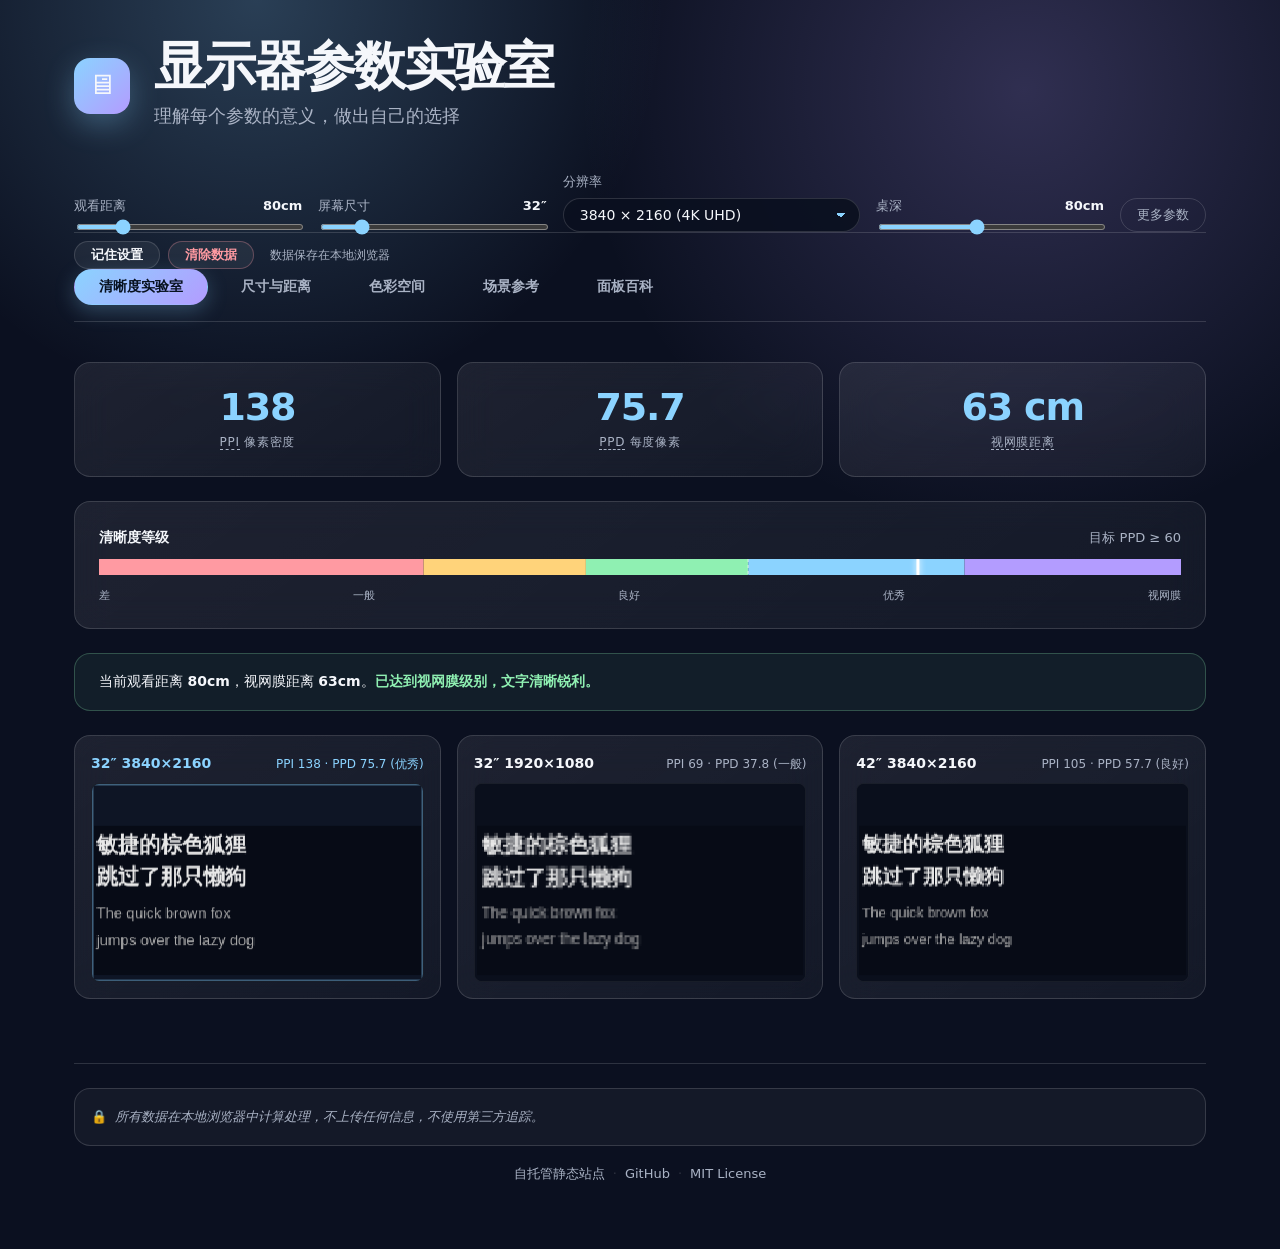
==== index.html @ 3b9cec0e "feat(tab2): 新增3D实景模拟 — 可拖拽透视投影场景 - Canvas 2D伪3D投影引擎：手写旋转矩阵+透视投影，零依赖 - 场景元素：地板网格、桌面、显示器(含边框/支架)、人物(头+" ====
<!DOCTYPE html>
<html lang="zh-CN">
<head>
  <meta charset="UTF-8">
  <meta name="viewport" content="width=device-width, initial-scale=1.0">
  <title>显示器参数实验室</title>
  <link rel="stylesheet" href="styles.css">
</head>
<body>
  <div class="page">
    <!-- ===== App Header ===== -->
    <header class="app-header">
      <div class="logo">🖥</div>
      <div class="header-text">
        <h1>显示器参数实验室</h1>
        <p class="subtitle">理解每个参数的意义，做出自己的选择</p>
      </div>
    </header>

    <!-- ===== Input Panel (sticky, always visible) ===== -->
    <div class="input-panel">
      <div class="input-row">
        <div class="input-group">
          <label for="distanceRange">观看距离 <span class="value-display"><span id="distanceValue">80</span>cm</span></label>
          <input type="range" id="distanceRange" min="40" max="260" value="80">
        </div>
        <div class="input-group">
          <label for="sizeRange">屏幕尺寸 <span class="value-display"><span id="sizeValue">32</span>″</span></label>
          <input type="range" id="sizeRange" min="24" max="75" value="32">
        </div>
        <div class="input-group">
          <label for="resolutionSelect">分辨率</label>
          <select id="resolutionSelect"></select>
        </div>
        <div class="input-group">
          <label for="deskDepthRange">桌深 <span class="value-display"><span id="deskDepthValue">80</span>cm</span></label>
          <input type="range" id="deskDepthRange" min="50" max="120" value="80">
        </div>
        <button class="more-params-toggle" id="moreParamsToggle">更多参数</button>
      </div>
      <div class="more-params" id="moreParams">
        <div class="input-group">
          <label for="workRange">工作占比 <span class="value-display"><span id="workValue">70</span>%</span></label>
          <input type="range" id="workRange" min="0" max="100" value="70">
        </div>
        <div class="input-group">
          <label for="mediaRange">影音占比 <span class="value-display"><span id="mediaValue">30</span>%</span></label>
          <input type="range" id="mediaRange" min="0" max="100" value="30">
        </div>
      </div>
      <div class="settings-row">
        <button class="settings-btn" id="saveBtn">记住设置</button>
        <button class="settings-btn danger" id="clearBtn">清除数据</button>
        <span class="storage-hint">数据保存在本地浏览器</span>
      </div>
    </div>

    <!-- ===== Tab Navigation ===== -->
    <nav class="tab-nav">
      <button class="tab-nav-btn active" data-tab="sharpness">清晰度实验室</button>
      <button class="tab-nav-btn" data-tab="sizeView">尺寸与距离</button>
      <button class="tab-nav-btn" data-tab="colorLab">色彩空间</button>
      <button class="tab-nav-btn" data-tab="scenarios">场景参考</button>
      <button class="tab-nav-btn" data-tab="panelGuide">面板百科</button>
    </nav>

    <!-- ===== Sharpness Tab ===== -->
    <section class="tab-content active" data-tab="sharpness">
      <div class="sharpness-panel">
        <div class="sharp-stats">
          <div class="sharp-stat">
            <span class="value" id="sharp-ppi">—</span>
            <span class="label"><span data-tooltip="Pixels Per Inch：每英寸像素数，衡量屏幕像素密度。数值越高画面越细腻。">PPI</span> 像素密度</span>
          </div>
          <div class="sharp-stat">
            <span class="value" id="sharp-ppd">—</span>
            <span class="label"><span data-tooltip="Pixels Per Degree：每度视角像素数，衡量人眼实际感知的清晰度。≥60 即达到 Apple Retina 标准，肉眼无法分辨单个像素。">PPD</span> 每度像素</span>
          </div>
          <div class="sharp-stat">
            <span class="value" id="sharp-retina">—</span>
            <span class="label"><span data-tooltip="超过此距离后，人眼无法分辨单个像素，达到 Retina 清晰度标准。距离越近越清晰。">视网膜距离</span></span>
          </div>
        </div>
        <div class="sharp-ppd-meter-wrap">
          <div class="meter-header">
            <span class="ppd-label">清晰度等级</span>
            <span class="ppd-target">目标 PPD ≥ 60</span>
          </div>
          <canvas id="sharp-ppd-meter"></canvas>
          <div class="ppd-scale">
            <span>差</span><span>一般</span><span>良好</span><span>优秀</span><span>视网膜</span>
          </div>
        </div>
        <div class="sharp-retina-callout" id="sharp-retina-callout"></div>
        <div class="sharp-comparison">
          <div class="sharp-canvas-card" id="sharp-card-0">
            <div class="card-header">
              <span class="card-title">—</span>
              <span class="card-subtitle">—</span>
            </div>
            <div class="canvas-container">
              <canvas id="sharp-canvas-0" height="180"></canvas>
            </div>
          </div>
          <div class="sharp-canvas-card" id="sharp-card-1">
            <div class="card-header">
              <span class="card-title">—</span>
              <span class="card-subtitle">—</span>
            </div>
            <div class="canvas-container">
              <canvas id="sharp-canvas-1" height="180"></canvas>
            </div>
          </div>
          <div class="sharp-canvas-card" id="sharp-card-2">
            <div class="card-header">
              <span class="card-title">—</span>
              <span class="card-subtitle">—</span>
            </div>
            <div class="canvas-container">
              <canvas id="sharp-canvas-2" height="180"></canvas>
            </div>
          </div>
        </div>
      </div>
    </section>

    <!-- ===== Size View Tab ===== -->
    <section class="tab-content" data-tab="sizeView">
      <div class="size-panel">
        <div class="size-stats">
          <div class="size-stat">
            <span class="stat-label"><span data-tooltip="屏幕对角线对应的物理宽度和高度，基于宽高比计算。">屏幕尺寸</span></span>
            <span class="stat-value" id="size-dimensions">—</span>
          </div>
          <div class="size-stat">
            <span class="stat-label"><span data-tooltip="水平视野角：在当前观看距离下，屏幕水平方向覆盖的人眼视野范围。30°-40° 适合桌面工作，40°-60° 适合影音沉浸。">水平视野角</span></span>
            <span class="stat-value" id="size-fov">—</span>
          </div>
          <div class="size-stat">
            <span class="stat-label"><span data-tooltip="THX 认证推荐距离：对角线尺寸 ÷ 0.84，产生约 40° 的水平视野角，是沉浸式观影的参考标准。">THX 推荐距离</span></span>
            <span class="stat-value" id="size-thx">—</span>
          </div>
          <div class="size-stat">
            <span class="stat-label"><span data-tooltip="SMPTE（电影电视工程师协会）推荐距离范围，对应约 30°-45° 的水平视野角，是混合使用的参考区间。">SMPTE 推荐范围</span></span>
            <span class="stat-value" id="size-smpte">—</span>
          </div>
          <div class="size-stat" id="size-desk-stat">
            <span class="stat-label"><span data-tooltip="基于桌深计算的物理约束：可用深度 = 桌深 - 25cm（10cm 人眼到桌沿 + 15cm 支架），推算最大可用屏幕对角线。">桌深限制</span></span>
            <span class="stat-value" id="size-desk">—</span>
          </div>
        </div>
        <div class="size-canvas-container">
          <div class="canvas-header">
            <h3>屏幕比例对比 <span class="canvas-hint">（真实尺寸比例）</span></h3>
          </div>
          <div class="canvas-wrap">
            <canvas id="sizeCanvas" height="340"></canvas>
          </div>
        </div>

        <div class="size-canvas-container scene3d-container">
          <div class="canvas-header">
            <h3>3D 实景模拟 <span class="canvas-hint">（拖拽旋转视角）</span></h3>
          </div>
          <div class="canvas-wrap scene3d-wrap">
            <canvas id="scene3dCanvas" height="400"></canvas>
            <div class="scene3d-hint">🖱️ 拖拽旋转 · 上下限制±30°</div>
          </div>
        </div>

        <div class="size-controls" id="sizeSelector"></div>
        <div class="size-legend">
          <div class="legend-item"><span class="legend-dot solid" style="color:#8bd3ff;"></span>当前尺寸</div>
          <div class="legend-item"><span class="legend-dot" style="color:rgba(200,200,200,0.5);"></span>对比尺寸</div>
          <div class="legend-item"><span class="legend-dot" style="color:#ff9a3c;"></span>观看距离</div>
          <div class="legend-item"><span class="legend-dot" style="color:rgba(100,200,100,0.5);"></span>视野范围</div>
        </div>
      </div>
    </section>

    <!-- ===== Color Lab Tab ===== -->
    <section class="tab-content" data-tab="colorLab">
      <div class="color-panel">
        <div class="color-controls" id="gamutSelector"></div>
        <div class="color-canvas-container">
          <div class="canvas-header">
            <h3><span data-tooltip="CIE 1931 色度图：国际照明委员会定义的标准色度图，展示了人眼可见的所有颜色。三角形的三个顶点代表显示器三原色（红绿蓝）在色度坐标中的位置，三角形面积越大，显示器能显示的颜色范围越广。">CIE 1931 色度图</span></h3>
          </div>
          <div class="canvas-wrap">
            <canvas id="colorCanvas" height="480"></canvas>
          </div>
        </div>
        <div class="panel-comparison">
          <h3>面板色彩对比</h3>
          <div class="table-wrap" id="panelTable"></div>
        </div>
        <div class="gamut-needs">
          <h3><span data-tooltip="不同使用场景对色域覆盖的要求不同。例如编程仅需 sRGB 100%，而 HDR 创作需要 BT.2020 70%+。选择面板时应确保其覆盖你的场景需求。">场景色域需求</span></h3>
          <ul id="gamutNeeds"></ul>
        </div>
      </div>
    </section>

    <!-- ===== Scenarios Tab ===== -->
    <section class="tab-content" data-tab="scenarios">
      <div class="scenario-panel">
        <div class="scenario-filters" id="scenarioFilters"></div>
        <div class="scenario-grid" id="scenarioGrid"></div>
      </div>
    </section>

    <!-- ===== Panel Guide Tab ===== -->
    <section class="tab-content" data-tab="panelGuide">
      <div class="panel-guide">
        <div class="panel-accordion" id="panelAccordion"></div>

        <div class="glass-card" style="padding:var(--space-lg);">
          <h3 style="font-size:18px;font-weight:700;margin-bottom:var(--space-md);">残影与烧屏</h3>
          <div id="burnInInfo"></div>
        </div>

        <div class="glass-card" style="padding:var(--space-lg);">
          <h3 style="font-size:18px;font-weight:700;margin-bottom:var(--space-md);">刷新率对比</h3>
          <div id="refreshInfo"></div>
        </div>

        <div class="interface-calculator">
          <h3>接口带宽计算器</h3>
          <p class="calc-description">输入目标分辨率、刷新率和色深，计算所需带宽并查看哪些接口可以支持。</p>
          <div class="calc-inputs">
            <div class="calc-input-group">
              <label for="bwWidth">分辨率宽 (px)</label>
              <input type="number" id="bwWidth" value="3840" min="640" max="7680">
            </div>
            <div class="calc-input-group">
              <label for="bwHeight">分辨率高 (px)</label>
              <input type="number" id="bwHeight" value="2160" min="480" max="4320">
            </div>
            <div class="calc-input-group">
              <label for="bwRefresh">刷新率 (Hz)</label>
              <input type="number" id="bwRefresh" value="60" min="24" max="240">
            </div>
            <div class="calc-input-group">
              <label for="bwDepth">色深 (bit)</label>
              <input type="number" id="bwDepth" value="8" min="6" max="16">
            </div>
          </div>
          <div class="calc-result" id="bwResult"></div>
        </div>
      </div>
    </section>

    <!-- ===== Footer ===== -->
    <footer class="page-footer">
      <div class="privacy-notice">
        <span class="lock">🔒</span>
        <span>所有数据在本地浏览器中计算处理，不上传任何信息，不使用第三方追踪。</span>
      </div>
      <div class="footer-meta">
        <span>自托管静态站点</span>
        <span class="footer-sep">·</span>
        <a href="https://github.com/StepaniaH/monitor-choice" rel="noopener noreferrer">GitHub</a>
        <span class="footer-sep">·</span>
        <a href="https://opensource.org/license/mit" rel="noopener noreferrer">MIT License</a>
      </div>
    </footer>
  </div>

  <!-- ===== Scripts (order matters) ===== -->
  <script src="js/constants.js"></script>
  <script src="js/calc.js"></script>
  <script src="js/state.js"></script>
  <script src="js/data-scenarios.js"></script>
  <script src="js/data-panels.js"></script>
  <script src="js/tab-sharpness.js"></script>
  <script src="js/tab-size-view.js"></script>
  <script src="js/tab-color-lab.js"></script>
  <script src="js/tab-scenarios.js"></script>
  <script src="js/tab-panel-guide.js"></script>
  <script src="script.js"></script>
</body>
</html>
---- styles.css ----
/* =====================================================================
   monitor-choice — Global Stylesheet
   Dark glassmorphism theme · vanilla CSS · zero external resources
   ===================================================================== */

@import url('./css/sharpness.css');
@import url('./css/size-view.css');
@import url('./css/color-lab.css');
@import url('./css/scenarios.css');
@import url('./css/panel-guide.css');

/* ---------------------------------------------------------------------
   Design tokens
   --------------------------------------------------------------------- */
:root {
  color-scheme: dark;

  /* Backgrounds */
  --bg-base: #0b1020;
  --bg-card: rgba(255, 255, 255, 0.08);
  --bg-card-strong: rgba(255, 255, 255, 0.13);

  /* Text */
  --text-primary: #f5f7fb;
  --text-muted: #aab3c5;

  /* Borders & accents */
  --border: rgba(255, 255, 255, 0.14);
  --accent-blue: #8bd3ff;
  --accent-purple: #b39cff;

  /* Semantic */
  --good-green: #8ff0b2;
  --warn-yellow: #ffd37a;
  --bad-red: #ff9aa2;

  /* Typography */
  --font: ui-sans-serif, system-ui, -apple-system, BlinkMacSystemFont,
          "Segoe UI", Roboto, "Helvetica Neue", Arial, "Noto Sans SC", sans-serif;
  --font-mono: ui-monospace, "SF Mono", "Cascadia Code", "Fira Code",
               "JetBrains Mono", Consolas, monospace;

  /* Spacing scale */
  --space-xs: 4px;
  --space-sm: 8px;
  --space-md: 16px;
  --space-lg: 24px;
  --space-xl: 40px;
  --space-2xl: 64px;

  /* Radius scale */
  --radius-sm: 8px;
  --radius-md: 16px;
  --radius-lg: 28px;
  --radius-pill: 999px;

  /* Reusable shadow */
  --shadow-card: 0 20px 80px rgba(0, 0, 0, 0.25);
  --shadow-sticky: 0 12px 40px rgba(0, 0, 0, 0.35);

  /* Gradient used by active pills / accents */
  --gradient-accent: linear-gradient(135deg, var(--accent-blue), var(--accent-purple));

  /* Glass surface */
  --glass-bg: linear-gradient(145deg, var(--bg-card), rgba(255, 255, 255, 0.04));
  --glass-bg-strong: linear-gradient(145deg, var(--bg-card-strong), rgba(255, 255, 255, 0.06));
}

/* ---------------------------------------------------------------------
   Reset & base
   --------------------------------------------------------------------- */
*,
*::before,
*::after {
  box-sizing: border-box;
}

html {
  -webkit-text-size-adjust: 100%;
}

body {
  margin: 0;
  min-height: 100vh;
  font-family: var(--font);
  background:
    radial-gradient(circle at 20% 0%, rgba(139, 211, 255, 0.24), transparent 30%),
    radial-gradient(circle at 80% 10%, rgba(179, 156, 255, 0.22), transparent 34%),
    var(--bg-base);
  background-attachment: fixed;
  color: var(--text-primary);
  line-height: 1.6;
  -webkit-font-smoothing: antialiased;
  -moz-osx-font-smoothing: grayscale;
}

h1, h2, h3, h4 {
  margin: 0;
  font-weight: 700;
}

p {
  margin: 0;
}

a {
  color: var(--accent-blue);
  text-decoration: none;
  transition: color 0.15s ease;
}

a:hover {
  color: var(--accent-purple);
}

button {
  font-family: inherit;
}

/* ---------------------------------------------------------------------
   Page shell
   --------------------------------------------------------------------- */
.page {
  max-width: 1180px;
  margin: 0 auto;
  padding: var(--space-xl) var(--space-lg) var(--space-2xl);
}

/* ---------------------------------------------------------------------
   App header
   --------------------------------------------------------------------- */
.app-header {
  display: flex;
  align-items: center;
  gap: var(--space-lg);
  margin-bottom: var(--space-xl);
  flex-wrap: wrap;
}

.app-header .logo {
  flex-shrink: 0;
  width: 56px;
  height: 56px;
  border-radius: var(--radius-md);
  background: var(--gradient-accent);
  display: grid;
  place-items: center;
  font-size: 28px;
  box-shadow: 0 10px 30px rgba(139, 211, 255, 0.3);
}

.app-header .header-text {
  flex: 1;
  min-width: 0;
}

.app-header h1 {
  font-size: clamp(28px, 5vw, 52px);
  line-height: 1.02;
  letter-spacing: -0.04em;
  font-weight: 800;
}

.app-header .subtitle {
  margin-top: var(--space-sm);
  max-width: 720px;
  color: var(--text-muted);
  font-size: clamp(15px, 2vw, 18px);
  line-height: 1.7;
}

/* ---------------------------------------------------------------------
   Reusable glass card utility (used across tabs)
   --------------------------------------------------------------------- */
.glass-card {
  border: 1px solid var(--border);
  background: var(--glass-bg);
  border-radius: var(--radius-lg);
  box-shadow: var(--shadow-card);
  backdrop-filter: blur(18px);
  -webkit-backdrop-filter: blur(18px);
}

/* --------------------------------------------------------------------- */
   Input panel (sticky, always visible)
   --------------------------------------------------------------------- */
.input-panel {
  position: sticky;
  top: 0;
  z-index: 50;
  border: 1px solid var(--border);
  background: var(--glass-bg-strong);
  border-radius: var(--radius-lg);
  box-shadow: var(--shadow-sticky);
  backdrop-filter: blur(20px);
  -webkit-backdrop-filter: blur(20px);
  padding: var(--space-md) var(--space-lg);
  margin-bottom: var(--space-xl);
  display: flex;
  flex-direction: column;
  gap: var(--space-md);
}

.input-panel .input-row {
  display: grid;
  grid-template-columns: 1fr 1fr 1.3fr 1fr auto;
  gap: var(--space-md);
  align-items: end;
}

.input-panel .input-group {
  display: flex;
  flex-direction: column;
  gap: 6px;
  min-width: 0;
}

.input-panel label {
  display: flex;
  justify-content: space-between;
  align-items: center;
  color: var(--text-muted);
  font-size: 13px;
  font-weight: 500;
}

.input-panel label .value-display {
  color: var(--text-primary);
  font-weight: 700;
  font-variant-numeric: tabular-nums;
}

.input-panel input[type="range"] {
  width: 100%;
  height: 6px;
  accent-color: var(--accent-blue);
  cursor: grab;
  border-radius: var(--radius-pill);
}

.input-panel input[type="range"]:active {
  cursor: grabbing;
}

.input-panel select {
  width: 100%;
  height: 34px;
  padding: 0 var(--space-md);
  font-family: var(--font);
  font-size: 14px;
  font-weight: 500;
  color: var(--text-primary);
  background-color: rgba(11, 16, 32, 0.9);
  border: 1px solid var(--border);
  border-radius: var(--radius-pill);
  cursor: pointer;
  appearance: none;
  -webkit-appearance: none;
  background-image: linear-gradient(45deg, transparent 50%, var(--accent-blue) 50%),
                    linear-gradient(135deg, var(--accent-blue) 50%, transparent 50%);
  background-position: calc(100% - 18px) center, calc(100% - 13px) center;
  background-size: 5px 5px, 5px 5px;
  background-repeat: no-repeat;
  transition: border-color 0.15s ease, box-shadow 0.15s ease;
}

.input-panel select:hover {
  border-color: var(--accent-blue);
  background-color: rgba(139, 211, 255, 0.06);
}

.input-panel select:focus {
  outline: none;
  border-color: var(--accent-blue);
  box-shadow: 0 0 0 3px rgba(139, 211, 255, 0.15);
}

.input-panel select option {
  background-color: #0b1020;
  color: var(--text-primary);
  padding: var(--space-sm);
}

/* Collapsible "more parameters" section */
.input-panel .more-params {
  display: none;
  flex-direction: row;
  gap: var(--space-lg);
  padding-top: var(--space-md);
  border-top: 1px solid var(--border);
}

.input-panel .more-params.expanded {
  display: flex;
}

.input-panel .more-params .input-group {
  flex: 1;
}

.input-panel .more-params-toggle {
  align-self: end;
  height: 34px;
  background: none;
  border: 1px solid var(--border);
  color: var(--text-muted);
  font-size: 13px;
  padding: 0 var(--space-md);
  border-radius: var(--radius-pill);
  cursor: pointer;
  white-space: nowrap;
  transition: color 0.15s ease, border-color 0.15s ease, background 0.15s ease;
}

.input-panel .more-params-toggle:hover {
  color: var(--text-primary);
  border-color: var(--accent-blue);
  background: rgba(139, 211, 255, 0.08);
}

/* Settings buttons row */
.input-panel .settings-row {
  display: flex;
  flex-wrap: wrap;
  gap: var(--space-sm);
  align-items: center;
  padding-top: var(--space-sm);
  border-top: 1px solid var(--border);
}

.input-panel .settings-btn {
  padding: var(--space-xs) var(--space-md);
  font-size: 13px;
  font-weight: 600;
  color: var(--text-primary);
  background: rgba(255, 255, 255, 0.06);
  border: 1px solid var(--border);
  border-radius: var(--radius-pill);
  cursor: pointer;
  transition: background 0.15s ease, border-color 0.15s ease, transform 0.1s ease;
}

.input-panel .settings-btn:hover {
  background: rgba(255, 255, 255, 0.12);
  border-color: var(--accent-blue);
}

.input-panel .settings-btn:active {
  transform: scale(0.97);
}

.input-panel .settings-btn.danger {
  color: var(--bad-red);
  border-color: rgba(255, 154, 162, 0.3);
}

.input-panel .settings-btn.danger:hover {
  background: rgba(255, 154, 162, 0.1);
  border-color: var(--bad-red);
}

.input-panel .storage-hint {
  font-size: 12px;
  color: var(--text-muted);
  margin-left: var(--space-sm);
}

/* ---------------------------------------------------------------------
   Tab navigation
   --------------------------------------------------------------------- */
.tab-nav {
  display: flex;
  flex-wrap: wrap;
  gap: var(--space-sm);
  margin-bottom: var(--space-xl);
  padding-bottom: var(--space-md);
  border-bottom: 1px solid var(--border);
}

.tab-nav-btn {
  padding: var(--space-sm) var(--space-lg);
  font-size: 14px;
  font-weight: 600;
  color: var(--text-muted);
  background: transparent;
  border: 1px solid transparent;
  border-radius: var(--radius-pill);
  cursor: pointer;
  transition: color 0.18s ease, background 0.18s ease,
              border-color 0.18s ease, transform 0.1s ease;
  white-space: nowrap;
}

.tab-nav-btn:hover {
  color: var(--text-primary);
  background: rgba(255, 255, 255, 0.06);
}

.tab-nav-btn.active {
  color: #07111f;
  background: var(--gradient-accent);
  border-color: transparent;
  box-shadow: 0 6px 20px rgba(139, 211, 255, 0.25);
}

.tab-nav-btn.active:hover {
  color: #07111f;
  background: var(--gradient-accent);
}

/* ---------------------------------------------------------------------
   Tab content
   --------------------------------------------------------------------- */
.tab-content {
  display: none;
  animation: tab-fade-in 0.3s ease;
}

.tab-content.active {
  display: block;
}

@keyframes tab-fade-in {
  from {
    opacity: 0;
    transform: translateY(8px);
  }
  to {
    opacity: 1;
    transform: translateY(0);
  }
}

/* ---------------------------------------------------------------------
   Footer
   --------------------------------------------------------------------- */
.page-footer {
  margin-top: var(--space-2xl);
  padding-top: var(--space-lg);
  border-top: 1px solid var(--border);
  color: var(--text-muted);
  font-size: 13px;
  line-height: 1.8;
}

.privacy-notice {
  display: flex;
  align-items: flex-start;
  gap: var(--space-sm);
  margin-bottom: var(--space-md);
  padding: var(--space-md);
  border-radius: var(--radius-md);
  background: rgba(255, 255, 255, 0.04);
  border: 1px solid var(--border);
  font-style: italic;
  color: var(--text-muted);
}

.privacy-notice .lock {
  flex-shrink: 0;
  font-style: normal;
}

.footer-meta {
  display: flex;
  flex-wrap: wrap;
  align-items: center;
  justify-content: center;
  gap: var(--space-sm);
  color: var(--text-muted);
  font-size: 13px;
}

.footer-meta a {
  color: var(--text-muted);
  font-size: 13px;
}

.footer-meta a:hover {
  color: var(--accent-blue);
}

.footer-sep {
  color: var(--border);
}

/* ---------------------------------------------------------------------
   Tooltip system (pure CSS, no JS)
   --------------------------------------------------------------------- */
[data-tooltip] {
  position: relative;
  cursor: help;
  border-bottom: 1px dashed var(--text-muted);
  text-underline-offset: 3px;
}

[data-tooltip]::before {
  content: attr(data-tooltip);
  position: absolute;
  bottom: calc(100% + 8px);
  left: 50%;
  transform: translateX(-50%) translateY(4px);
  min-width: 200px;
  max-width: 320px;
  padding: 10px 14px;
  background: #0e1526;
  border: 1px solid var(--border);
  border-radius: var(--radius-sm);
  box-shadow: 0 8px 24px rgba(0, 0, 0, 0.4);
  color: var(--text-primary);
  font-size: 12px;
  font-weight: 400;
  line-height: 1.6;
  text-align: left;
  white-space: normal;
  opacity: 0;
  pointer-events: none;
  transition: opacity 0.2s ease, transform 0.2s ease;
  z-index: 100;
}

[data-tooltip]:hover::before {
  opacity: 1;
  transform: translateX(-50%) translateY(0);
}

[data-tooltip]::after {
  content: '';
  position: absolute;
  bottom: calc(100% + 3px);
  left: 50%;
  transform: translateX(-50%);
  border: 5px solid transparent;
  border-top-color: #0e1526;
  opacity: 0;
  transition: opacity 0.2s ease;
  z-index: 100;
}

[data-tooltip]:hover::after {
  opacity: 1;
}

/* ---------------------------------------------------------------------
   Responsive
   --------------------------------------------------------------------- */
@media (max-width: 920px) {
  .page {
    padding: var(--space-lg) var(--space-md) var(--space-xl);
  }

  .input-panel {
    padding: var(--space-sm) var(--space-md);
  }

  .input-panel .input-row {
    grid-template-columns: 1fr 1fr;
  }

  .input-panel .input-row .more-params-toggle {
    grid-column: 1 / -1;
  }

  .input-panel .more-params {
    flex-direction: column;
  }

  .tab-nav {
    flex-wrap: nowrap;
    overflow-x: auto;
    -webkit-overflow-scrolling: touch;
    scrollbar-width: thin;
    padding-bottom: var(--space-sm);
  }

  .tab-nav::-webkit-scrollbar {
    height: 4px;
  }

  .tab-nav-btn {
    flex-shrink: 0;
  }

  .app-header {
    gap: var(--space-md);
  }

  .app-header .logo {
    width: 44px;
    height: 44px;
    font-size: 22px;
  }
}

@media (max-width: 560px) {
  .app-header {
    flex-direction: column;
    align-items: flex-start;
  }

  .input-panel {
    padding: var(--space-md);
  }
}
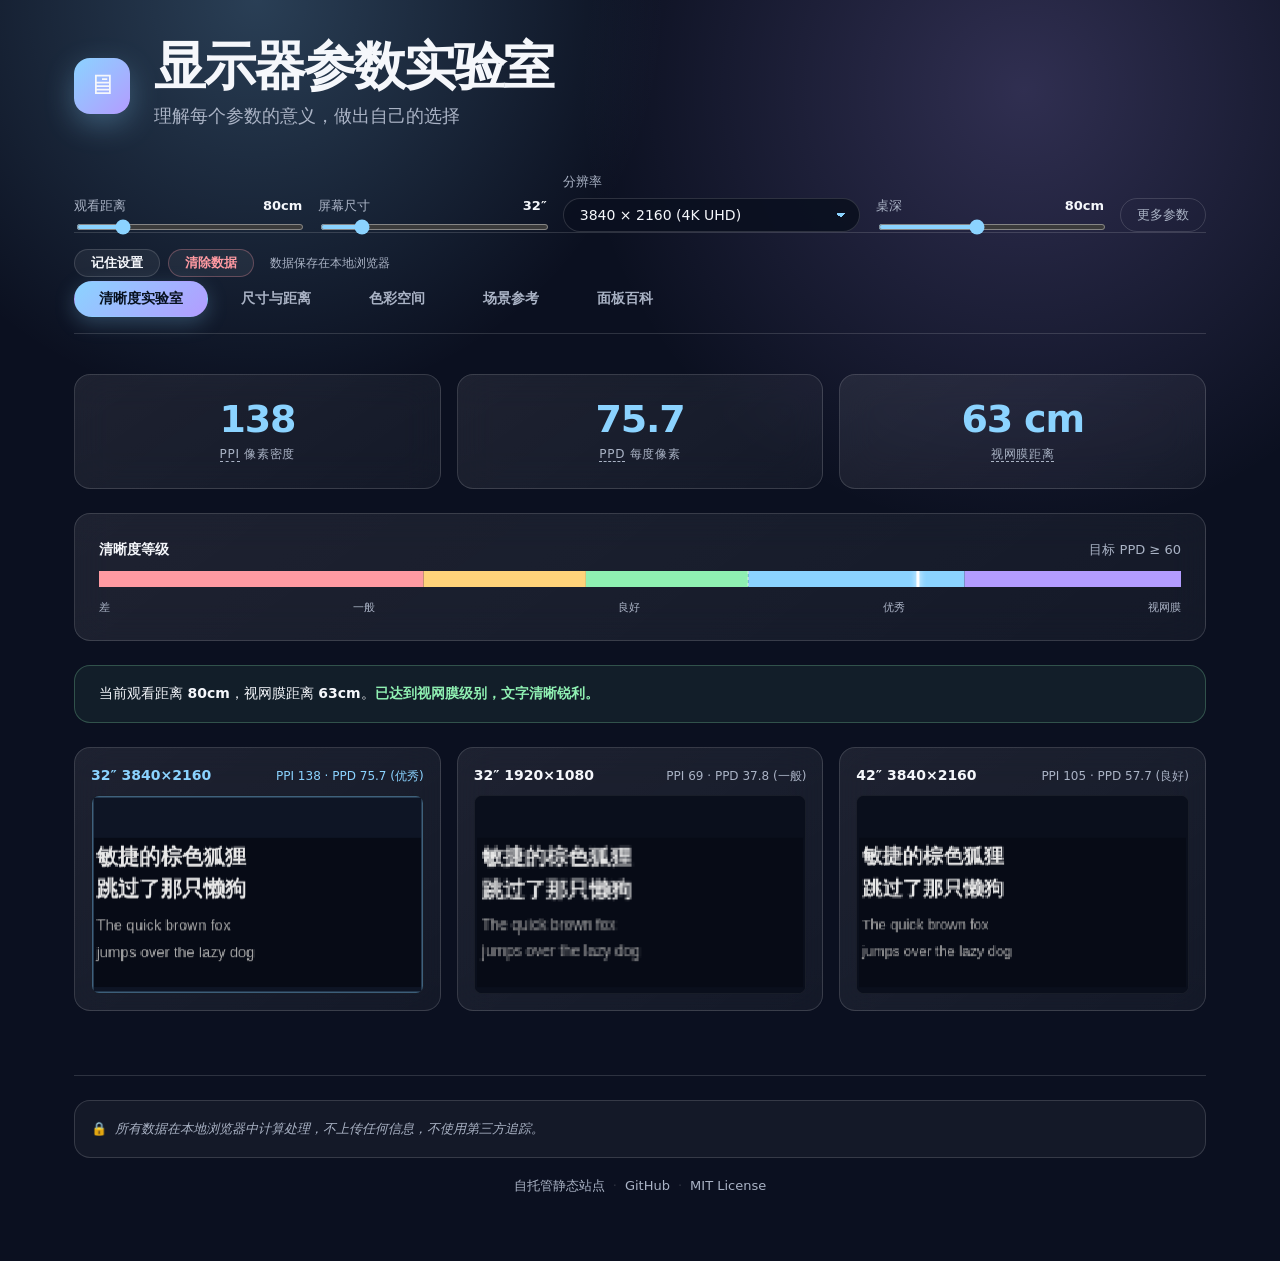
==== commit d2c30bf5: "fix(ux): 3D场景下移+比例对比缩为横条+输入面板间距 1. 3D实景 centerY 0.55→0.65，canvas高度400→360，内容下移减少底部空白 2. 比例对比移到3D下方，高" ====
--- a/index.html
+++ b/index.html
@@ -149,22 +149,22 @@
             <span class="stat-value" id="size-desk">—</span>
           </div>
         </div>
-        <div class="size-canvas-container">
-          <div class="canvas-header">
-            <h3>屏幕比例对比 <span class="canvas-hint">（真实尺寸比例）</span></h3>
-          </div>
-          <div class="canvas-wrap">
-            <canvas id="sizeCanvas" height="340"></canvas>
-          </div>
-        </div>
-
         <div class="size-canvas-container scene3d-container">
           <div class="canvas-header">
             <h3>3D 实景模拟 <span class="canvas-hint">（拖拽旋转视角）</span></h3>
           </div>
           <div class="canvas-wrap scene3d-wrap">
-            <canvas id="scene3dCanvas" height="400"></canvas>
+            <canvas id="scene3dCanvas" height="360"></canvas>
             <div class="scene3d-hint">🖱️ 拖拽旋转 · 上下限制±30°</div>
+          </div>
+        </div>
+
+        <div class="size-canvas-container compare-container">
+          <div class="canvas-header">
+            <h3>屏幕比例对比 <span class="canvas-hint">（真实尺寸比例）</span></h3>
+          </div>
+          <div class="canvas-wrap compare-wrap">
+            <canvas id="sizeCanvas" height="200"></canvas>
           </div>
         </div>
 
--- a/styles.css
+++ b/styles.css
@@ -195,7 +195,7 @@
   backdrop-filter: blur(20px);
   -webkit-backdrop-filter: blur(20px);
   padding: var(--space-md) var(--space-lg);
-  margin-bottom: var(--space-xl);
+  margin-bottom: var(--space-2xl);
   display: flex;
   flex-direction: column;
   gap: var(--space-md);
@@ -324,7 +324,8 @@
   flex-wrap: wrap;
   gap: var(--space-sm);
   align-items: center;
-  padding-top: var(--space-sm);
+  padding-top: var(--space-md);
+  padding-bottom: var(--space-xs);
   border-top: 1px solid var(--border);
 }
 
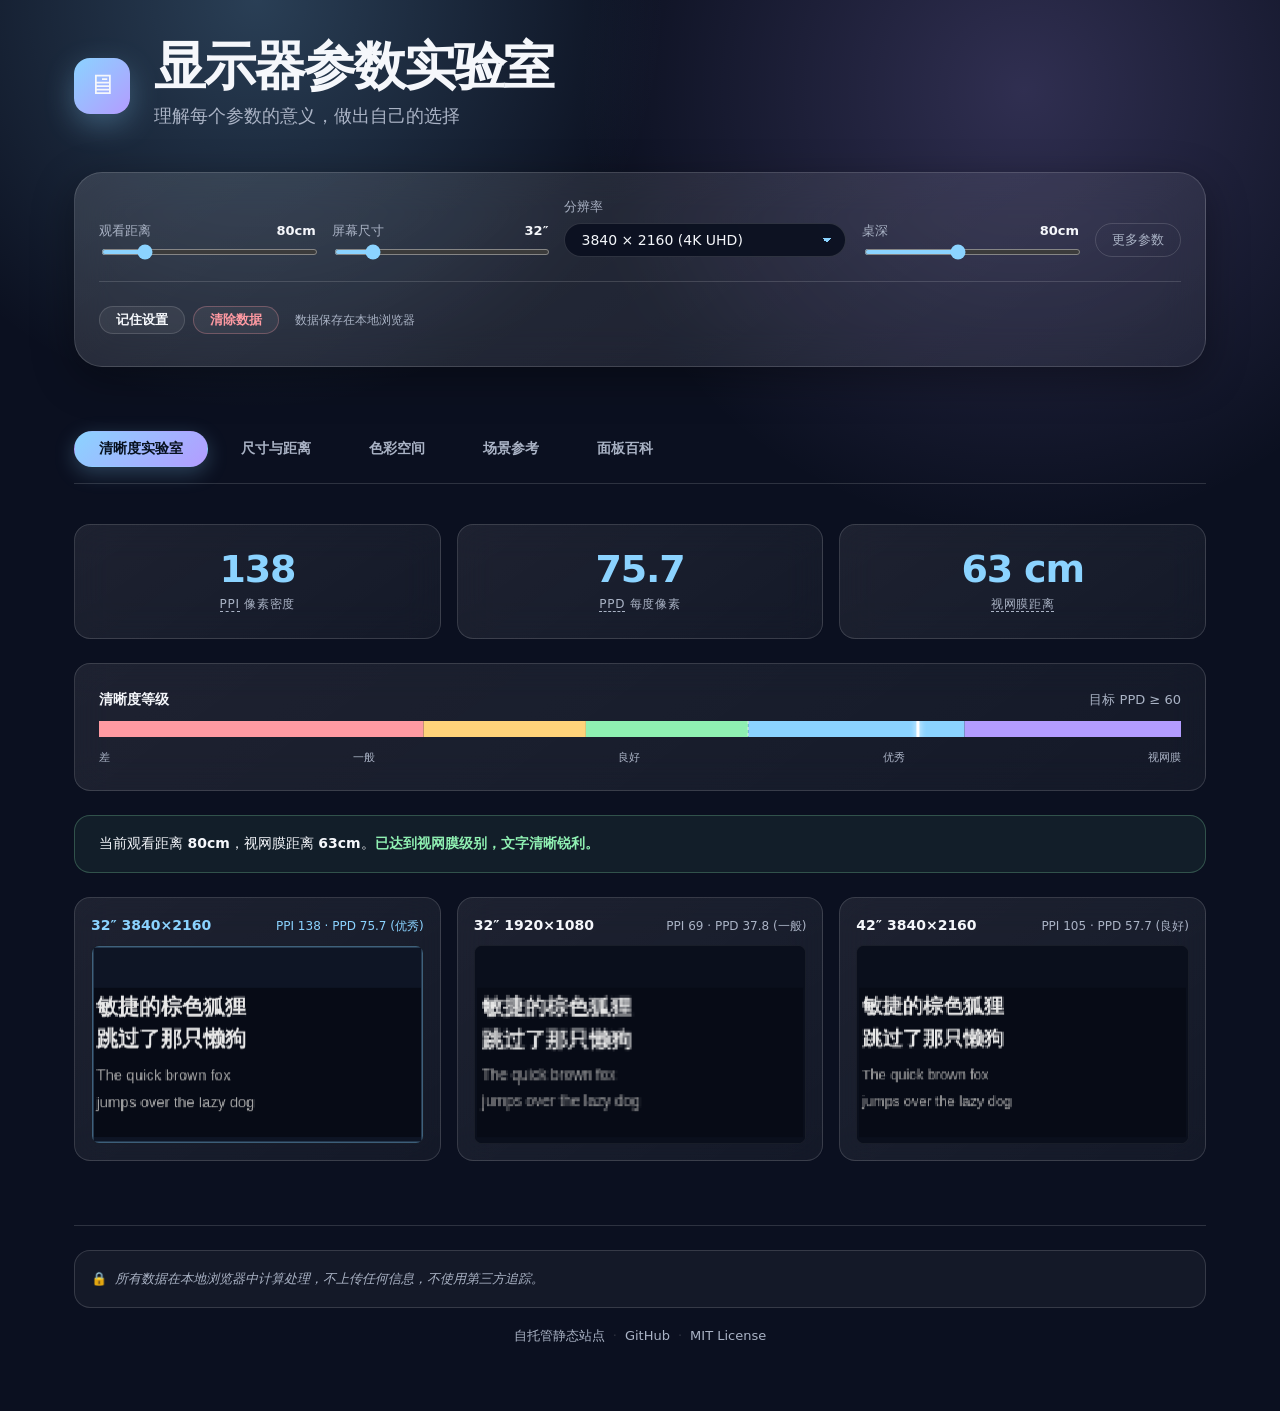
==== commit 7d049ecc: "fix(css): 修复注释语法错误导致.input-panel规则被跳过 根因: /* ---...--- */ 单行注释后跟裸文本行, CSS解析器将裸文本 视为无效选择器, 导致紧随其后的 .i" ====
--- a/index.html
+++ b/index.html
@@ -4,7 +4,7 @@
   <meta charset="UTF-8">
   <meta name="viewport" content="width=device-width, initial-scale=1.0">
   <title>显示器参数实验室</title>
-  <link rel="stylesheet" href="styles.css">
+  <link rel="stylesheet" href="styles.css?v=3">
 </head>
 <body>
   <div class="page">
--- a/styles.css
+++ b/styles.css
@@ -181,7 +181,7 @@
   -webkit-backdrop-filter: blur(18px);
 }
 
-/* --------------------------------------------------------------------- */
+/* ---------------------------------------------------------------------
    Input panel (sticky, always visible)
    --------------------------------------------------------------------- */
 .input-panel {
@@ -194,11 +194,11 @@
   box-shadow: var(--shadow-sticky);
   backdrop-filter: blur(20px);
   -webkit-backdrop-filter: blur(20px);
-  padding: var(--space-md) var(--space-lg);
+  padding: var(--space-lg);
   margin-bottom: var(--space-2xl);
   display: flex;
   flex-direction: column;
-  gap: var(--space-md);
+  gap: var(--space-lg);
 }
 
 .input-panel .input-row {
@@ -324,8 +324,8 @@
   flex-wrap: wrap;
   gap: var(--space-sm);
   align-items: center;
-  padding-top: var(--space-md);
-  padding-bottom: var(--space-xs);
+  padding-top: var(--space-lg);
+  padding-bottom: var(--space-sm);
   border-top: 1px solid var(--border);
 }
 
@@ -373,6 +373,7 @@
   display: flex;
   flex-wrap: wrap;
   gap: var(--space-sm);
+  margin-top: var(--space-md);
   margin-bottom: var(--space-xl);
   padding-bottom: var(--space-md);
   border-bottom: 1px solid var(--border);
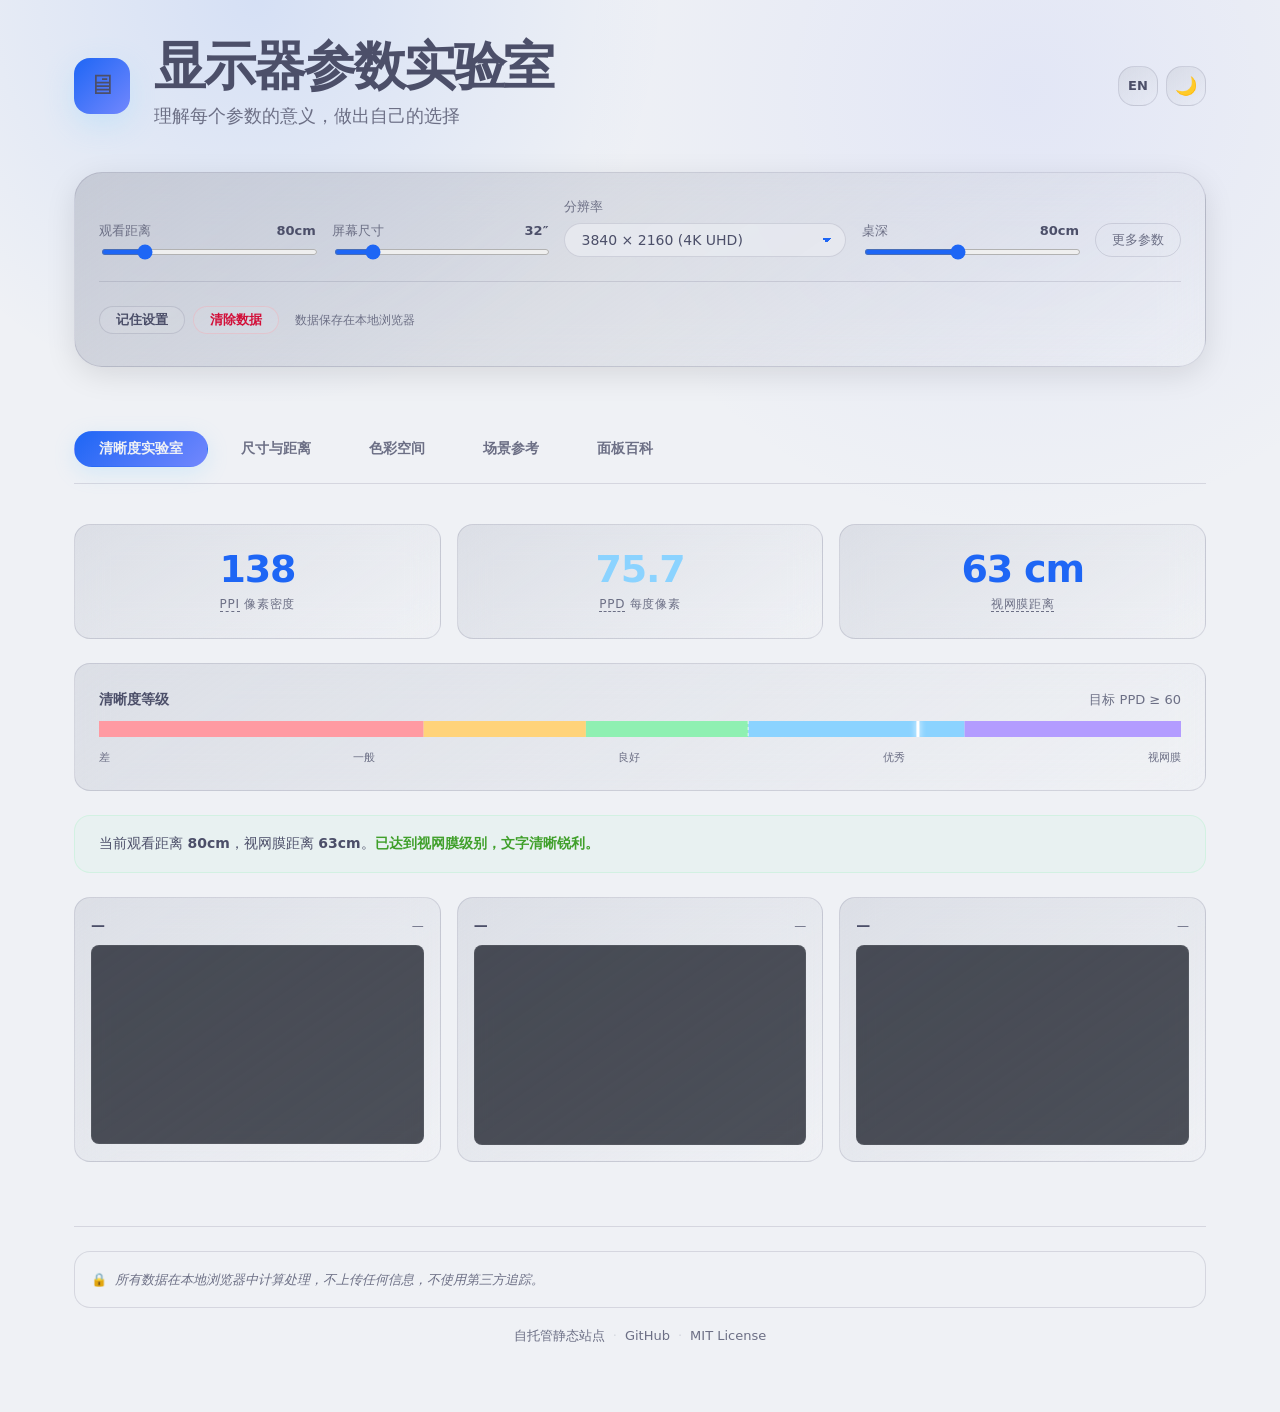
==== commit 6c089698: "feat: add Catppuccin Latte/Frappe theme toggle" ====
--- a/index.html
+++ b/index.html
@@ -15,6 +15,10 @@
         <h1>显示器参数实验室</h1>
         <p class="subtitle">理解每个参数的意义，做出自己的选择</p>
       </div>
+      <div class="header-actions">
+        <button class="lang-toggle" id="langToggle" title="切换语言 / Switch Language">EN</button>
+        <button class="theme-toggle" id="themeToggle" title="切换明暗主题" aria-label="切换明暗主题">🌓</button>
+      </div>
     </header>
 
     <!-- ===== Input Panel (sticky, always visible) ===== -->
@@ -267,6 +271,7 @@
   </div>
 
   <!-- ===== Scripts (order matters) ===== -->
+  <script src="js/theme.js"></script>
   <script src="js/constants.js"></script>
   <script src="js/calc.js"></script>
   <script src="js/state.js"></script>
--- a/styles.css
+++ b/styles.css
@@ -3,6 +3,7 @@
    Dark glassmorphism theme · vanilla CSS · zero external resources
    ===================================================================== */
 
+@import url('./css/theme.css');
 @import url('./css/sharpness.css');
 @import url('./css/size-view.css');
 @import url('./css/color-lab.css');
@@ -10,63 +11,6 @@
 @import url('./css/panel-guide.css');
 
 /* ---------------------------------------------------------------------
-   Design tokens
-   --------------------------------------------------------------------- */
-:root {
-  color-scheme: dark;
-
-  /* Backgrounds */
-  --bg-base: #0b1020;
-  --bg-card: rgba(255, 255, 255, 0.08);
-  --bg-card-strong: rgba(255, 255, 255, 0.13);
-
-  /* Text */
-  --text-primary: #f5f7fb;
-  --text-muted: #aab3c5;
-
-  /* Borders & accents */
-  --border: rgba(255, 255, 255, 0.14);
-  --accent-blue: #8bd3ff;
-  --accent-purple: #b39cff;
-
-  /* Semantic */
-  --good-green: #8ff0b2;
-  --warn-yellow: #ffd37a;
-  --bad-red: #ff9aa2;
-
-  /* Typography */
-  --font: ui-sans-serif, system-ui, -apple-system, BlinkMacSystemFont,
-          "Segoe UI", Roboto, "Helvetica Neue", Arial, "Noto Sans SC", sans-serif;
-  --font-mono: ui-monospace, "SF Mono", "Cascadia Code", "Fira Code",
-               "JetBrains Mono", Consolas, monospace;
-
-  /* Spacing scale */
-  --space-xs: 4px;
-  --space-sm: 8px;
-  --space-md: 16px;
-  --space-lg: 24px;
-  --space-xl: 40px;
-  --space-2xl: 64px;
-
-  /* Radius scale */
-  --radius-sm: 8px;
-  --radius-md: 16px;
-  --radius-lg: 28px;
-  --radius-pill: 999px;
-
-  /* Reusable shadow */
-  --shadow-card: 0 20px 80px rgba(0, 0, 0, 0.25);
-  --shadow-sticky: 0 12px 40px rgba(0, 0, 0, 0.35);
-
-  /* Gradient used by active pills / accents */
-  --gradient-accent: linear-gradient(135deg, var(--accent-blue), var(--accent-purple));
-
-  /* Glass surface */
-  --glass-bg: linear-gradient(145deg, var(--bg-card), rgba(255, 255, 255, 0.04));
-  --glass-bg-strong: linear-gradient(145deg, var(--bg-card-strong), rgba(255, 255, 255, 0.06));
-}
-
-/* ---------------------------------------------------------------------
    Reset & base
    --------------------------------------------------------------------- */
 *,
@@ -83,11 +27,6 @@
   margin: 0;
   min-height: 100vh;
   font-family: var(--font);
-  background:
-    radial-gradient(circle at 20% 0%, rgba(139, 211, 255, 0.24), transparent 30%),
-    radial-gradient(circle at 80% 10%, rgba(179, 156, 255, 0.22), transparent 34%),
-    var(--bg-base);
-  background-attachment: fixed;
   color: var(--text-primary);
   line-height: 1.6;
   -webkit-font-smoothing: antialiased;
@@ -250,7 +189,7 @@
   font-size: 14px;
   font-weight: 500;
   color: var(--text-primary);
-  background-color: rgba(11, 16, 32, 0.9);
+  background-color: var(--bg-input);
   border: 1px solid var(--border);
   border-radius: var(--radius-pill);
   cursor: pointer;
@@ -276,7 +215,7 @@
 }
 
 .input-panel select option {
-  background-color: #0b1020;
+  background-color: var(--bg-input);
   color: var(--text-primary);
   padding: var(--space-sm);
 }
@@ -399,14 +338,14 @@
 }
 
 .tab-nav-btn.active {
-  color: #07111f;
+  color: var(--accent-text);
   background: var(--gradient-accent);
   border-color: transparent;
   box-shadow: 0 6px 20px rgba(139, 211, 255, 0.25);
 }
 
 .tab-nav-btn.active:hover {
-  color: #07111f;
+  color: var(--accent-text);
   background: var(--gradient-accent);
 }
 
@@ -505,7 +444,7 @@
   min-width: 200px;
   max-width: 320px;
   padding: 10px 14px;
-  background: #0e1526;
+  background: var(--bg-tooltip);
   border: 1px solid var(--border);
   border-radius: var(--radius-sm);
   box-shadow: 0 8px 24px rgba(0, 0, 0, 0.4);
@@ -533,7 +472,7 @@
   left: 50%;
   transform: translateX(-50%);
   border: 5px solid transparent;
-  border-top-color: #0e1526;
+  border-top-color: var(--bg-tooltip);
   opacity: 0;
   transition: opacity 0.2s ease;
   z-index: 100;
@@ -541,6 +480,54 @@
 
 [data-tooltip]:hover::after {
   opacity: 1;
+}
+
+/* ---------------------------------------------------------------------
+   Header actions (theme + lang toggles)
+   --------------------------------------------------------------------- */
+.header-actions {
+  flex-shrink: 0;
+  display: flex;
+  align-items: center;
+  gap: var(--space-sm);
+  margin-left: auto;
+}
+
+.theme-toggle,
+.lang-toggle {
+  width: 40px;
+  height: 40px;
+  border-radius: var(--radius-md);
+  border: 1px solid var(--border);
+  background: var(--glass-bg);
+  color: var(--text-primary);
+  cursor: pointer;
+  display: grid;
+  place-items: center;
+  transition: background 0.2s ease, border-color 0.2s ease, transform 0.1s ease;
+  flex-shrink: 0;
+}
+
+.theme-toggle {
+  font-size: 18px;
+  line-height: 1;
+}
+
+.lang-toggle {
+  font-size: 13px;
+  font-weight: 700;
+  line-height: 1;
+}
+
+.theme-toggle:hover,
+.lang-toggle:hover {
+  border-color: var(--accent-blue);
+  background: rgba(139, 211, 255, 0.1);
+}
+
+.theme-toggle:active,
+.lang-toggle:active {
+  transform: scale(0.93);
 }
 
 /* ---------------------------------------------------------------------
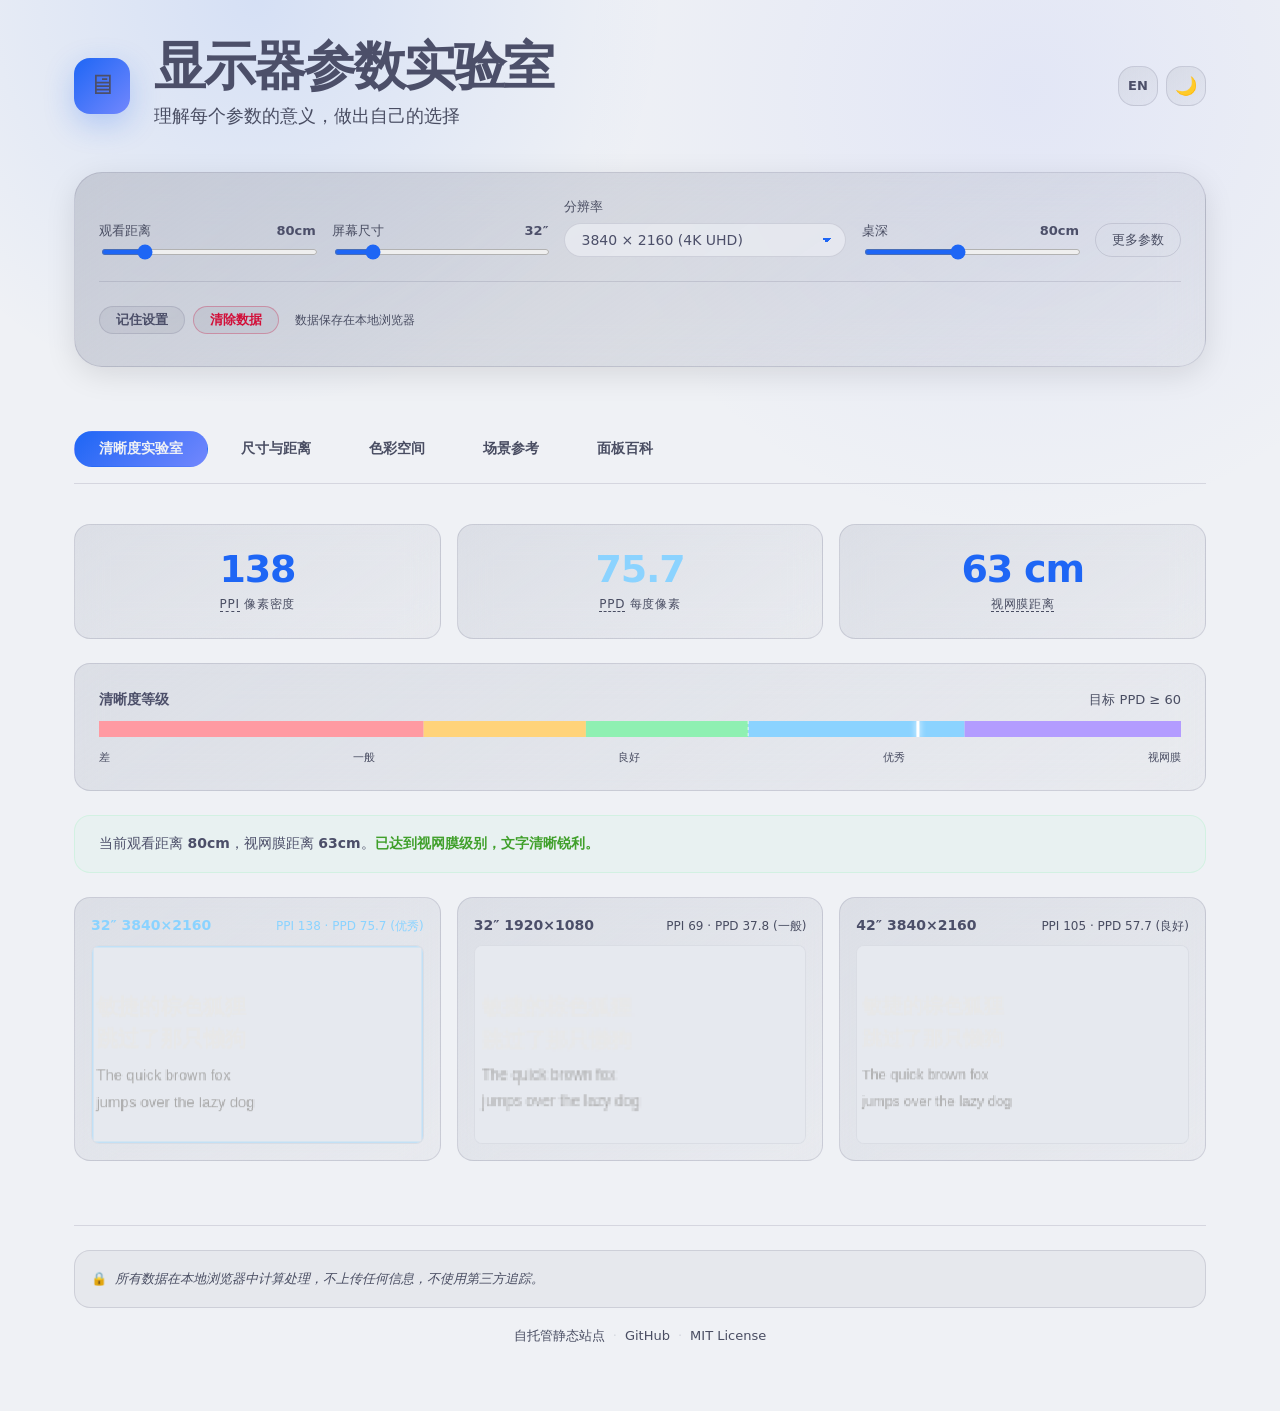
==== commit ba5f7fa8: "fix: light theme contrast + complete English translations for Scenarios & Panel Guide - Added theme-" ====
--- a/index.html
+++ b/index.html
@@ -3,8 +3,8 @@
 <head>
   <meta charset="UTF-8">
   <meta name="viewport" content="width=device-width, initial-scale=1.0">
-  <title>显示器参数实验室</title>
-  <link rel="stylesheet" href="styles.css?v=3">
+  <title data-i18n="app.title">显示器参数实验室</title>
+  <link rel="stylesheet" href="styles.css?v=6">
 </head>
 <body>
   <div class="page">
@@ -12,12 +12,12 @@
     <header class="app-header">
       <div class="logo">🖥</div>
       <div class="header-text">
-        <h1>显示器参数实验室</h1>
-        <p class="subtitle">理解每个参数的意义，做出自己的选择</p>
+        <h1 data-i18n="app.title">显示器参数实验室</h1>
+        <p class="subtitle" data-i18n="app.subtitle">理解每个参数的意义，做出自己的选择</p>
       </div>
       <div class="header-actions">
-        <button class="lang-toggle" id="langToggle" title="切换语言 / Switch Language">EN</button>
-        <button class="theme-toggle" id="themeToggle" title="切换明暗主题" aria-label="切换明暗主题">🌓</button>
+        <button class="lang-toggle" id="langToggle" data-i18n-title="lang.switchTo" title="切换语言">EN</button>
+        <button class="theme-toggle" id="themeToggle" data-i18n-title="theme.toggle" aria-label="切换明暗主题">🌓</button>
       </div>
     </header>
 
@@ -25,47 +25,47 @@
     <div class="input-panel">
       <div class="input-row">
         <div class="input-group">
-          <label for="distanceRange">观看距离 <span class="value-display"><span id="distanceValue">80</span>cm</span></label>
+          <label for="distanceRange"><span data-i18n="input.distance">观看距离</span> <span class="value-display"><span id="distanceValue">80</span>cm</span></label>
           <input type="range" id="distanceRange" min="40" max="260" value="80">
         </div>
         <div class="input-group">
-          <label for="sizeRange">屏幕尺寸 <span class="value-display"><span id="sizeValue">32</span>″</span></label>
+          <label for="sizeRange"><span data-i18n="input.size">屏幕尺寸</span> <span class="value-display"><span id="sizeValue">32</span>″</span></label>
           <input type="range" id="sizeRange" min="24" max="75" value="32">
         </div>
         <div class="input-group">
-          <label for="resolutionSelect">分辨率</label>
+          <label for="resolutionSelect"><span data-i18n="input.resolution">分辨率</span></label>
           <select id="resolutionSelect"></select>
         </div>
         <div class="input-group">
-          <label for="deskDepthRange">桌深 <span class="value-display"><span id="deskDepthValue">80</span>cm</span></label>
+          <label for="deskDepthRange"><span data-i18n="input.deskDepth">桌深</span> <span class="value-display"><span id="deskDepthValue">80</span>cm</span></label>
           <input type="range" id="deskDepthRange" min="50" max="120" value="80">
         </div>
-        <button class="more-params-toggle" id="moreParamsToggle">更多参数</button>
+        <button class="more-params-toggle" id="moreParamsToggle" data-i18n="input.moreParams">更多参数</button>
       </div>
       <div class="more-params" id="moreParams">
         <div class="input-group">
-          <label for="workRange">工作占比 <span class="value-display"><span id="workValue">70</span>%</span></label>
+          <label for="workRange"><span data-i18n="input.workPct">工作占比</span> <span class="value-display"><span id="workValue">70</span>%</span></label>
           <input type="range" id="workRange" min="0" max="100" value="70">
         </div>
         <div class="input-group">
-          <label for="mediaRange">影音占比 <span class="value-display"><span id="mediaValue">30</span>%</span></label>
+          <label for="mediaRange"><span data-i18n="input.mediaPct">影音占比</span> <span class="value-display"><span id="mediaValue">30</span>%</span></label>
           <input type="range" id="mediaRange" min="0" max="100" value="30">
         </div>
       </div>
       <div class="settings-row">
-        <button class="settings-btn" id="saveBtn">记住设置</button>
-        <button class="settings-btn danger" id="clearBtn">清除数据</button>
-        <span class="storage-hint">数据保存在本地浏览器</span>
+        <button class="settings-btn" id="saveBtn" data-i18n="input.save">记住设置</button>
+        <button class="settings-btn danger" id="clearBtn" data-i18n="input.clear">清除数据</button>
+        <span class="storage-hint" data-i18n="input.storageHint">数据保存在本地浏览器</span>
       </div>
     </div>
 
     <!-- ===== Tab Navigation ===== -->
     <nav class="tab-nav">
-      <button class="tab-nav-btn active" data-tab="sharpness">清晰度实验室</button>
-      <button class="tab-nav-btn" data-tab="sizeView">尺寸与距离</button>
-      <button class="tab-nav-btn" data-tab="colorLab">色彩空间</button>
-      <button class="tab-nav-btn" data-tab="scenarios">场景参考</button>
-      <button class="tab-nav-btn" data-tab="panelGuide">面板百科</button>
+      <button class="tab-nav-btn active" data-tab="sharpness" data-i18n="tab.sharpness">清晰度实验室</button>
+      <button class="tab-nav-btn" data-tab="sizeView" data-i18n="tab.sizeView">尺寸与距离</button>
+      <button class="tab-nav-btn" data-tab="colorLab" data-i18n="tab.colorLab">色彩空间</button>
+      <button class="tab-nav-btn" data-tab="scenarios" data-i18n="tab.scenarios">场景参考</button>
+      <button class="tab-nav-btn" data-tab="panelGuide" data-i18n="tab.panelGuide">面板百科</button>
     </nav>
 
     <!-- ===== Sharpness Tab ===== -->
@@ -74,25 +74,25 @@
         <div class="sharp-stats">
           <div class="sharp-stat">
             <span class="value" id="sharp-ppi">—</span>
-            <span class="label"><span data-tooltip="Pixels Per Inch：每英寸像素数，衡量屏幕像素密度。数值越高画面越细腻。">PPI</span> 像素密度</span>
+            <span class="label"><span data-tooltip-i18n="tooltip.ppi">PPI</span> <span data-i18n="sharp.ppi.label">像素密度</span></span>
           </div>
           <div class="sharp-stat">
             <span class="value" id="sharp-ppd">—</span>
-            <span class="label"><span data-tooltip="Pixels Per Degree：每度视角像素数，衡量人眼实际感知的清晰度。≥60 即达到 Apple Retina 标准，肉眼无法分辨单个像素。">PPD</span> 每度像素</span>
+            <span class="label"><span data-tooltip-i18n="tooltip.ppd">PPD</span> <span data-i18n="sharp.ppd.label">每度像素</span></span>
           </div>
           <div class="sharp-stat">
             <span class="value" id="sharp-retina">—</span>
-            <span class="label"><span data-tooltip="超过此距离后，人眼无法分辨单个像素，达到 Retina 清晰度标准。距离越近越清晰。">视网膜距离</span></span>
+            <span class="label"><span data-tooltip-i18n="tooltip.retina" data-i18n="sharp.retina">视网膜距离</span></span>
           </div>
         </div>
         <div class="sharp-ppd-meter-wrap">
           <div class="meter-header">
-            <span class="ppd-label">清晰度等级</span>
-            <span class="ppd-target">目标 PPD ≥ 60</span>
+            <span class="ppd-label" data-i18n="sharp.quality">清晰度等级</span>
+            <span class="ppd-target" data-i18n="sharp.target">目标 PPD ≥ 60</span>
           </div>
           <canvas id="sharp-ppd-meter"></canvas>
           <div class="ppd-scale">
-            <span>差</span><span>一般</span><span>良好</span><span>优秀</span><span>视网膜</span>
+            <span data-i18n="sharp.scale.poor">差</span><span data-i18n="sharp.scale.fair">一般</span><span data-i18n="sharp.scale.good">良好</span><span data-i18n="sharp.scale.excellent">优秀</span><span data-i18n="sharp.scale.retina">视网膜</span>
           </div>
         </div>
         <div class="sharp-retina-callout" id="sharp-retina-callout"></div>
@@ -133,39 +133,39 @@
       <div class="size-panel">
         <div class="size-stats">
           <div class="size-stat">
-            <span class="stat-label"><span data-tooltip="屏幕对角线对应的物理宽度和高度，基于宽高比计算。">屏幕尺寸</span></span>
+            <span class="stat-label"><span data-tooltip-i18n="tooltip.dimensions" data-i18n="size.dimensions">屏幕尺寸</span></span>
             <span class="stat-value" id="size-dimensions">—</span>
           </div>
           <div class="size-stat">
-            <span class="stat-label"><span data-tooltip="水平视野角：在当前观看距离下，屏幕水平方向覆盖的人眼视野范围。30°-40° 适合桌面工作，40°-60° 适合影音沉浸。">水平视野角</span></span>
+            <span class="stat-label"><span data-tooltip-i18n="tooltip.fov" data-i18n="size.fov">水平视野角</span></span>
             <span class="stat-value" id="size-fov">—</span>
           </div>
           <div class="size-stat">
-            <span class="stat-label"><span data-tooltip="THX 认证推荐距离：对角线尺寸 ÷ 0.84，产生约 40° 的水平视野角，是沉浸式观影的参考标准。">THX 推荐距离</span></span>
+            <span class="stat-label"><span data-tooltip-i18n="tooltip.thx" data-i18n="size.thx">THX 推荐距离</span></span>
             <span class="stat-value" id="size-thx">—</span>
           </div>
           <div class="size-stat">
-            <span class="stat-label"><span data-tooltip="SMPTE（电影电视工程师协会）推荐距离范围，对应约 30°-45° 的水平视野角，是混合使用的参考区间。">SMPTE 推荐范围</span></span>
+            <span class="stat-label"><span data-tooltip-i18n="tooltip.smpte" data-i18n="size.smpte">SMPTE 推荐范围</span></span>
             <span class="stat-value" id="size-smpte">—</span>
           </div>
           <div class="size-stat" id="size-desk-stat">
-            <span class="stat-label"><span data-tooltip="基于桌深计算的物理约束：可用深度 = 桌深 - 25cm（10cm 人眼到桌沿 + 15cm 支架），推算最大可用屏幕对角线。">桌深限制</span></span>
+            <span class="stat-label"><span data-tooltip-i18n="tooltip.desk" data-i18n="size.desk">桌深限制</span></span>
             <span class="stat-value" id="size-desk">—</span>
           </div>
         </div>
         <div class="size-canvas-container scene3d-container">
           <div class="canvas-header">
-            <h3>3D 实景模拟 <span class="canvas-hint">（拖拽旋转视角）</span></h3>
+            <h3><span data-i18n="size.3d.title">3D 实景模拟</span> <span class="canvas-hint" data-i18n="size.3d.hint">（拖拽旋转视角）</span></h3>
           </div>
           <div class="canvas-wrap scene3d-wrap">
             <canvas id="scene3dCanvas" height="360"></canvas>
-            <div class="scene3d-hint">🖱️ 拖拽旋转 · 上下限制±30°</div>
+            <div class="scene3d-hint" data-i18n="size.3d.dragHint">🖱️ 拖拽旋转 · 上下限制±30°</div>
           </div>
         </div>
 
         <div class="size-canvas-container compare-container">
           <div class="canvas-header">
-            <h3>屏幕比例对比 <span class="canvas-hint">（真实尺寸比例）</span></h3>
+            <h3><span data-i18n="size.compare.title">屏幕比例对比</span> <span class="canvas-hint" data-i18n="size.compare.hint">（真实尺寸比例）</span></h3>
           </div>
           <div class="canvas-wrap compare-wrap">
             <canvas id="sizeCanvas" height="200"></canvas>
@@ -174,10 +174,10 @@
 
         <div class="size-controls" id="sizeSelector"></div>
         <div class="size-legend">
-          <div class="legend-item"><span class="legend-dot solid" style="color:#8bd3ff;"></span>当前尺寸</div>
-          <div class="legend-item"><span class="legend-dot" style="color:rgba(200,200,200,0.5);"></span>对比尺寸</div>
-          <div class="legend-item"><span class="legend-dot" style="color:#ff9a3c;"></span>观看距离</div>
-          <div class="legend-item"><span class="legend-dot" style="color:rgba(100,200,100,0.5);"></span>视野范围</div>
+          <div class="legend-item"><span class="legend-dot solid" style="color:#8bd3ff;"></span><span data-i18n="size.legend.current">当前尺寸</span></div>
+          <div class="legend-item"><span class="legend-dot" style="color:rgba(200,200,200,0.5);"></span><span data-i18n="size.legend.compare">对比尺寸</span></div>
+          <div class="legend-item"><span class="legend-dot" style="color:#ff9a3c;"></span><span data-i18n="size.legend.distance">观看距离</span></div>
+          <div class="legend-item"><span class="legend-dot" style="color:rgba(100,200,100,0.5);"></span><span data-i18n="size.legend.fov">视野范围</span></div>
         </div>
       </div>
     </section>
@@ -188,18 +188,18 @@
         <div class="color-controls" id="gamutSelector"></div>
         <div class="color-canvas-container">
           <div class="canvas-header">
-            <h3><span data-tooltip="CIE 1931 色度图：国际照明委员会定义的标准色度图，展示了人眼可见的所有颜色。三角形的三个顶点代表显示器三原色（红绿蓝）在色度坐标中的位置，三角形面积越大，显示器能显示的颜色范围越广。">CIE 1931 色度图</span></h3>
+            <h3><span data-tooltip-i18n="tooltip.cie" data-i18n="color.cieTitle">CIE 1931 色度图</span></h3>
           </div>
           <div class="canvas-wrap">
             <canvas id="colorCanvas" height="480"></canvas>
           </div>
         </div>
         <div class="panel-comparison">
-          <h3>面板色彩对比</h3>
+          <h3 data-i18n="color.panelCompare">面板色彩对比</h3>
           <div class="table-wrap" id="panelTable"></div>
         </div>
         <div class="gamut-needs">
-          <h3><span data-tooltip="不同使用场景对色域覆盖的要求不同。例如编程仅需 sRGB 100%，而 HDR 创作需要 BT.2020 70%+。选择面板时应确保其覆盖你的场景需求。">场景色域需求</span></h3>
+          <h3><span data-tooltip-i18n="tooltip.gamutNeeds" data-i18n="color.sceneNeeds">场景色域需求</span></h3>
           <ul id="gamutNeeds"></ul>
         </div>
       </div>
@@ -219,33 +219,33 @@
         <div class="panel-accordion" id="panelAccordion"></div>
 
         <div class="glass-card" style="padding:var(--space-lg);">
-          <h3 style="font-size:18px;font-weight:700;margin-bottom:var(--space-md);">残影与烧屏</h3>
+          <h3 style="font-size:18px;font-weight:700;margin-bottom:var(--space-md);" data-i18n="panel.burnIn.title">残影与烧屏</h3>
           <div id="burnInInfo"></div>
         </div>
 
         <div class="glass-card" style="padding:var(--space-lg);">
-          <h3 style="font-size:18px;font-weight:700;margin-bottom:var(--space-md);">刷新率对比</h3>
+          <h3 style="font-size:18px;font-weight:700;margin-bottom:var(--space-md);" data-i18n="panel.refresh.title">刷新率对比</h3>
           <div id="refreshInfo"></div>
         </div>
 
         <div class="interface-calculator">
-          <h3>接口带宽计算器</h3>
-          <p class="calc-description">输入目标分辨率、刷新率和色深，计算所需带宽并查看哪些接口可以支持。</p>
+          <h3 data-i18n="panel.bw.title">接口带宽计算器</h3>
+          <p class="calc-description" data-i18n="panel.bw.desc">输入目标分辨率、刷新率和色深，计算所需带宽并查看哪些接口可以支持。</p>
           <div class="calc-inputs">
             <div class="calc-input-group">
-              <label for="bwWidth">分辨率宽 (px)</label>
+              <label for="bwWidth" data-i18n="panel.bw.width">分辨率宽 (px)</label>
               <input type="number" id="bwWidth" value="3840" min="640" max="7680">
             </div>
             <div class="calc-input-group">
-              <label for="bwHeight">分辨率高 (px)</label>
+              <label for="bwHeight" data-i18n="panel.bw.height">分辨率高 (px)</label>
               <input type="number" id="bwHeight" value="2160" min="480" max="4320">
             </div>
             <div class="calc-input-group">
-              <label for="bwRefresh">刷新率 (Hz)</label>
+              <label for="bwRefresh" data-i18n="panel.bw.refresh">刷新率 (Hz)</label>
               <input type="number" id="bwRefresh" value="60" min="24" max="240">
             </div>
             <div class="calc-input-group">
-              <label for="bwDepth">色深 (bit)</label>
+              <label for="bwDepth" data-i18n="panel.bw.depth">色深 (bit)</label>
               <input type="number" id="bwDepth" value="8" min="6" max="16">
             </div>
           </div>
@@ -258,10 +258,10 @@
     <footer class="page-footer">
       <div class="privacy-notice">
         <span class="lock">🔒</span>
-        <span>所有数据在本地浏览器中计算处理，不上传任何信息，不使用第三方追踪。</span>
+        <span data-i18n="footer.privacy">所有数据在本地浏览器中计算处理，不上传任何信息，不使用第三方追踪。</span>
       </div>
       <div class="footer-meta">
-        <span>自托管静态站点</span>
+        <span data-i18n="footer.hosting">自托管静态站点</span>
         <span class="footer-sep">·</span>
         <a href="https://github.com/StepaniaH/monitor-choice" rel="noopener noreferrer">GitHub</a>
         <span class="footer-sep">·</span>
@@ -271,17 +271,20 @@
   </div>
 
   <!-- ===== Scripts (order matters) ===== -->
-  <script src="js/theme.js"></script>
-  <script src="js/constants.js"></script>
-  <script src="js/calc.js"></script>
-  <script src="js/state.js"></script>
-  <script src="js/data-scenarios.js"></script>
-  <script src="js/data-panels.js"></script>
-  <script src="js/tab-sharpness.js"></script>
-  <script src="js/tab-size-view.js"></script>
-  <script src="js/tab-color-lab.js"></script>
-  <script src="js/tab-scenarios.js"></script>
-  <script src="js/tab-panel-guide.js"></script>
-  <script src="script.js"></script>
+  <script src="js/theme.js?v=6"></script>
+  <script src="js/i18n.js?v=6"></script>
+  <script src="js/i18n-zh.js?v=6"></script>
+  <script src="js/i18n-en.js?v=6"></script>
+  <script src="js/constants.js?v=6"></script>
+  <script src="js/calc.js?v=6"></script>
+  <script src="js/state.js?v=6"></script>
+  <script src="js/data-scenarios.js?v=6"></script>
+  <script src="js/data-panels.js?v=6"></script>
+  <script src="js/tab-sharpness.js?v=6"></script>
+  <script src="js/tab-size-view.js?v=6"></script>
+  <script src="js/tab-color-lab.js?v=6"></script>
+  <script src="js/tab-scenarios.js?v=6"></script>
+  <script src="js/tab-panel-guide.js?v=6"></script>
+  <script src="script.js?v=6"></script>
 </body>
 </html>
--- a/styles.css
+++ b/styles.css
@@ -3,12 +3,12 @@
    Dark glassmorphism theme · vanilla CSS · zero external resources
    ===================================================================== */
 
-@import url('./css/theme.css');
-@import url('./css/sharpness.css');
-@import url('./css/size-view.css');
-@import url('./css/color-lab.css');
-@import url('./css/scenarios.css');
-@import url('./css/panel-guide.css');
+@import url('./css/theme.css?v=6');
+@import url('./css/sharpness.css?v=6');
+@import url('./css/size-view.css?v=6');
+@import url('./css/color-lab.css?v=6');
+@import url('./css/scenarios.css?v=6');
+@import url('./css/panel-guide.css?v=6');
 
 /* ---------------------------------------------------------------------
    Reset & base
@@ -85,7 +85,7 @@
   display: grid;
   place-items: center;
   font-size: 28px;
-  box-shadow: 0 10px 30px rgba(139, 211, 255, 0.3);
+  box-shadow: 0 10px 30px var(--logo-shadow);
 }
 
 .app-header .header-text {
@@ -205,13 +205,13 @@
 
 .input-panel select:hover {
   border-color: var(--accent-blue);
-  background-color: rgba(139, 211, 255, 0.06);
+  background-color: var(--bg-accent-hover);
 }
 
 .input-panel select:focus {
   outline: none;
   border-color: var(--accent-blue);
-  box-shadow: 0 0 0 3px rgba(139, 211, 255, 0.15);
+  box-shadow: 0 0 0 3px var(--ring-focus);
 }
 
 .input-panel select option {
@@ -254,7 +254,7 @@
 .input-panel .more-params-toggle:hover {
   color: var(--text-primary);
   border-color: var(--accent-blue);
-  background: rgba(139, 211, 255, 0.08);
+  background: var(--bg-accent-hover);
 }
 
 /* Settings buttons row */
@@ -273,7 +273,7 @@
   font-size: 13px;
   font-weight: 600;
   color: var(--text-primary);
-  background: rgba(255, 255, 255, 0.06);
+  background: var(--bg-hover);
   border: 1px solid var(--border);
   border-radius: var(--radius-pill);
   cursor: pointer;
@@ -281,7 +281,7 @@
 }
 
 .input-panel .settings-btn:hover {
-  background: rgba(255, 255, 255, 0.12);
+  background: var(--bg-hover-strong);
   border-color: var(--accent-blue);
 }
 
@@ -291,11 +291,11 @@
 
 .input-panel .settings-btn.danger {
   color: var(--bad-red);
-  border-color: rgba(255, 154, 162, 0.3);
+  border-color: rgba(210, 15, 57, 0.3);
 }
 
 .input-panel .settings-btn.danger:hover {
-  background: rgba(255, 154, 162, 0.1);
+  background: rgba(210, 15, 57, 0.12);
   border-color: var(--bad-red);
 }
 
@@ -334,14 +334,14 @@
 
 .tab-nav-btn:hover {
   color: var(--text-primary);
-  background: rgba(255, 255, 255, 0.06);
+  background: var(--bg-hover);
 }
 
 .tab-nav-btn.active {
   color: var(--accent-text);
   background: var(--gradient-accent);
   border-color: transparent;
-  box-shadow: 0 6px 20px rgba(139, 211, 255, 0.25);
+  box-shadow: 0 6px 20px var(--accent-shadow);
 }
 
 .tab-nav-btn.active:hover {
@@ -391,7 +391,7 @@
   margin-bottom: var(--space-md);
   padding: var(--space-md);
   border-radius: var(--radius-md);
-  background: rgba(255, 255, 255, 0.04);
+  background: var(--bg-ghost);
   border: 1px solid var(--border);
   font-style: italic;
   color: var(--text-muted);
@@ -522,7 +522,7 @@
 .theme-toggle:hover,
 .lang-toggle:hover {
   border-color: var(--accent-blue);
-  background: rgba(139, 211, 255, 0.1);
+  background: var(--bg-accent-hover);
 }
 
 .theme-toggle:active,
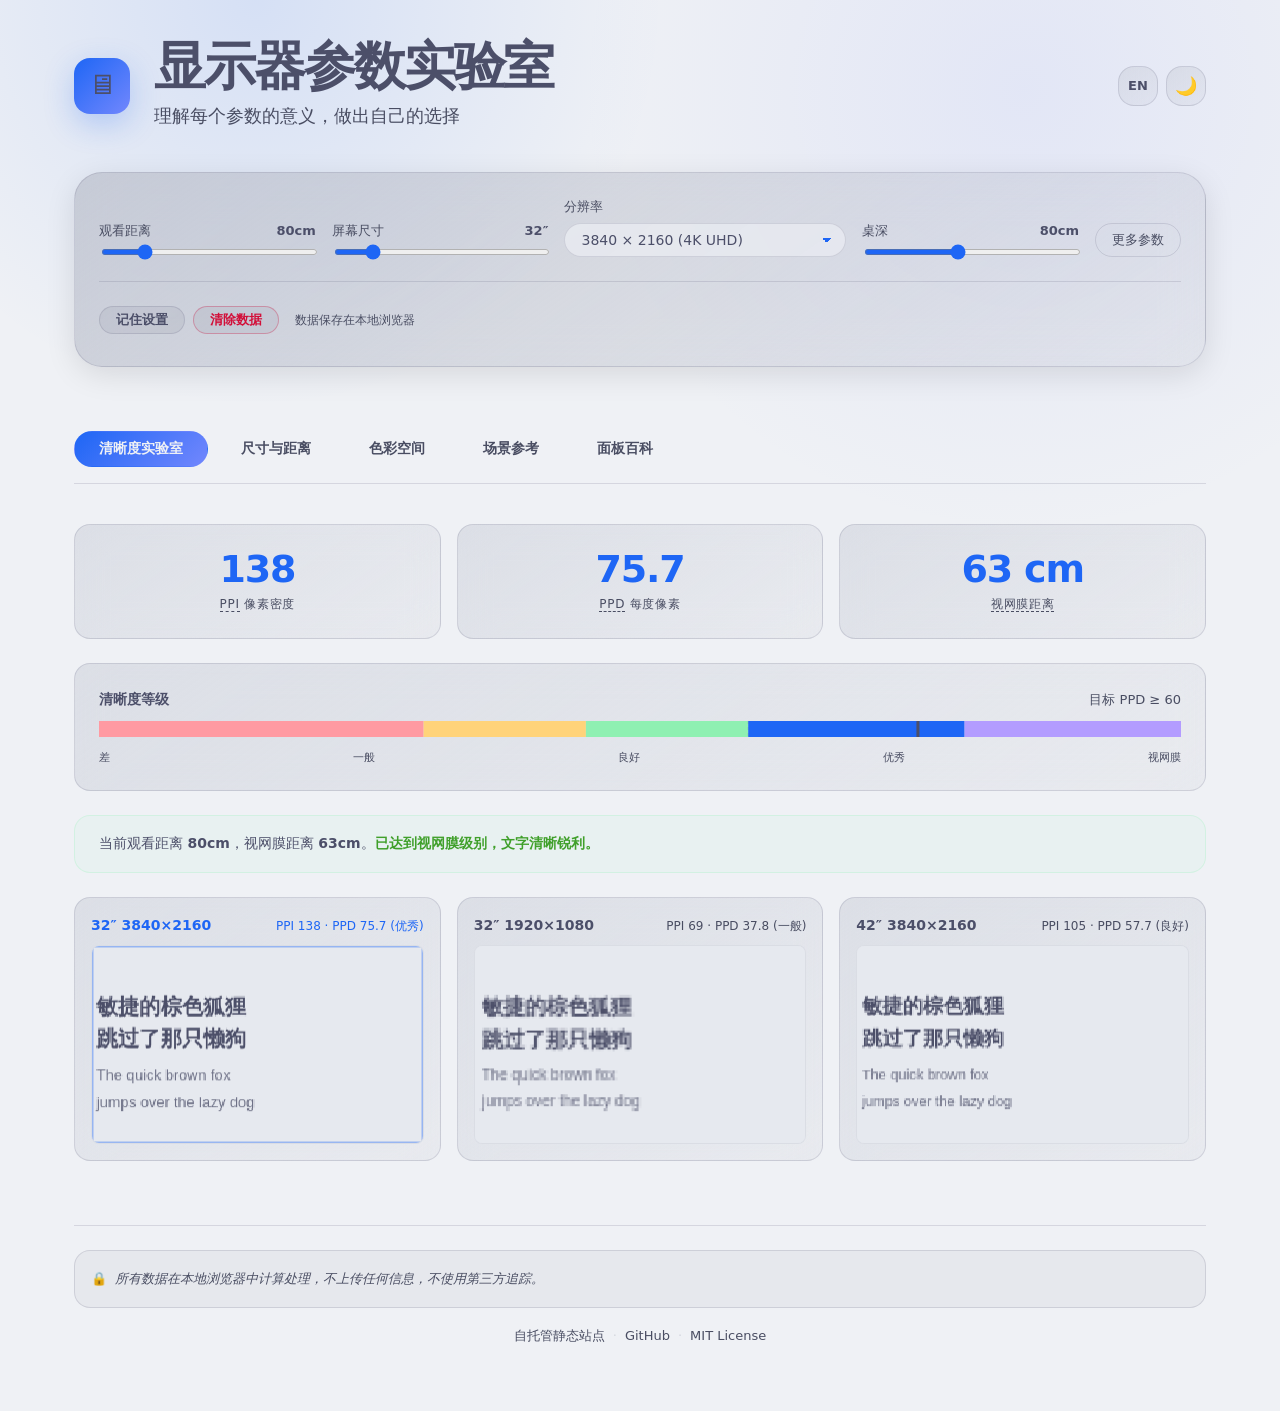
==== commit f4b8df5a: "fix: canvas auto-refresh on theme switch + light-mode canvas colors - Added ThemeManager.onChange(ca" ====
--- a/index.html
+++ b/index.html
@@ -4,7 +4,7 @@
   <meta charset="UTF-8">
   <meta name="viewport" content="width=device-width, initial-scale=1.0">
   <title data-i18n="app.title">显示器参数实验室</title>
-  <link rel="stylesheet" href="styles.css?v=6">
+  <link rel="stylesheet" href="styles.css?v=7">
 </head>
 <body>
   <div class="page">
@@ -271,20 +271,20 @@
   </div>
 
   <!-- ===== Scripts (order matters) ===== -->
-  <script src="js/theme.js?v=6"></script>
-  <script src="js/i18n.js?v=6"></script>
-  <script src="js/i18n-zh.js?v=6"></script>
-  <script src="js/i18n-en.js?v=6"></script>
-  <script src="js/constants.js?v=6"></script>
-  <script src="js/calc.js?v=6"></script>
-  <script src="js/state.js?v=6"></script>
-  <script src="js/data-scenarios.js?v=6"></script>
-  <script src="js/data-panels.js?v=6"></script>
-  <script src="js/tab-sharpness.js?v=6"></script>
-  <script src="js/tab-size-view.js?v=6"></script>
-  <script src="js/tab-color-lab.js?v=6"></script>
-  <script src="js/tab-scenarios.js?v=6"></script>
-  <script src="js/tab-panel-guide.js?v=6"></script>
-  <script src="script.js?v=6"></script>
+  <script src="js/theme.js?v=7"></script>
+  <script src="js/i18n.js?v=7"></script>
+  <script src="js/i18n-zh.js?v=7"></script>
+  <script src="js/i18n-en.js?v=7"></script>
+  <script src="js/constants.js?v=7"></script>
+  <script src="js/calc.js?v=7"></script>
+  <script src="js/state.js?v=7"></script>
+  <script src="js/data-scenarios.js?v=7"></script>
+  <script src="js/data-panels.js?v=7"></script>
+  <script src="js/tab-sharpness.js?v=7"></script>
+  <script src="js/tab-size-view.js?v=7"></script>
+  <script src="js/tab-color-lab.js?v=7"></script>
+  <script src="js/tab-scenarios.js?v=7"></script>
+  <script src="js/tab-panel-guide.js?v=7"></script>
+  <script src="script.js?v=7"></script>
 </body>
 </html>
--- a/styles.css
+++ b/styles.css
@@ -3,12 +3,12 @@
    Dark glassmorphism theme · vanilla CSS · zero external resources
    ===================================================================== */
 
-@import url('./css/theme.css?v=6');
-@import url('./css/sharpness.css?v=6');
-@import url('./css/size-view.css?v=6');
-@import url('./css/color-lab.css?v=6');
-@import url('./css/scenarios.css?v=6');
-@import url('./css/panel-guide.css?v=6');
+@import url('./css/theme.css?v=7');
+@import url('./css/sharpness.css?v=7');
+@import url('./css/size-view.css?v=7');
+@import url('./css/color-lab.css?v=7');
+@import url('./css/scenarios.css?v=7');
+@import url('./css/panel-guide.css?v=7');
 
 /* ---------------------------------------------------------------------
    Reset & base
